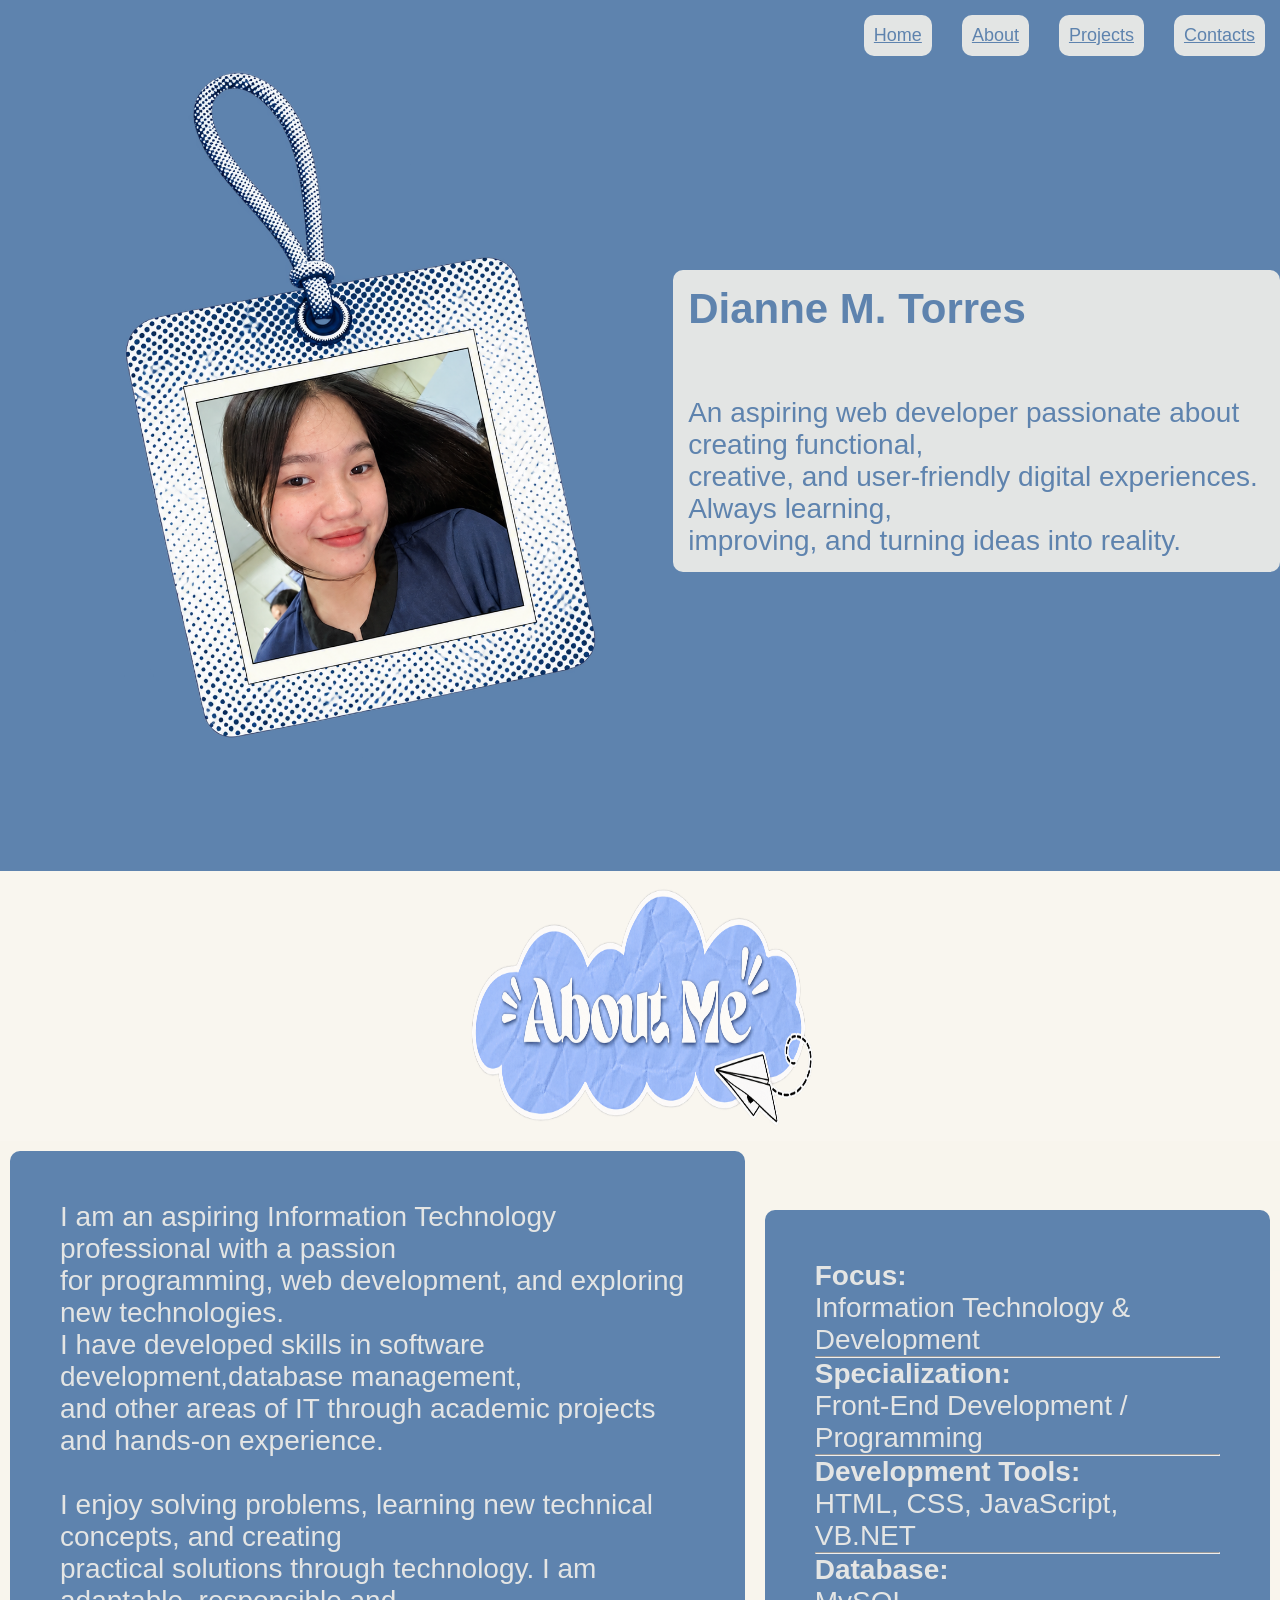
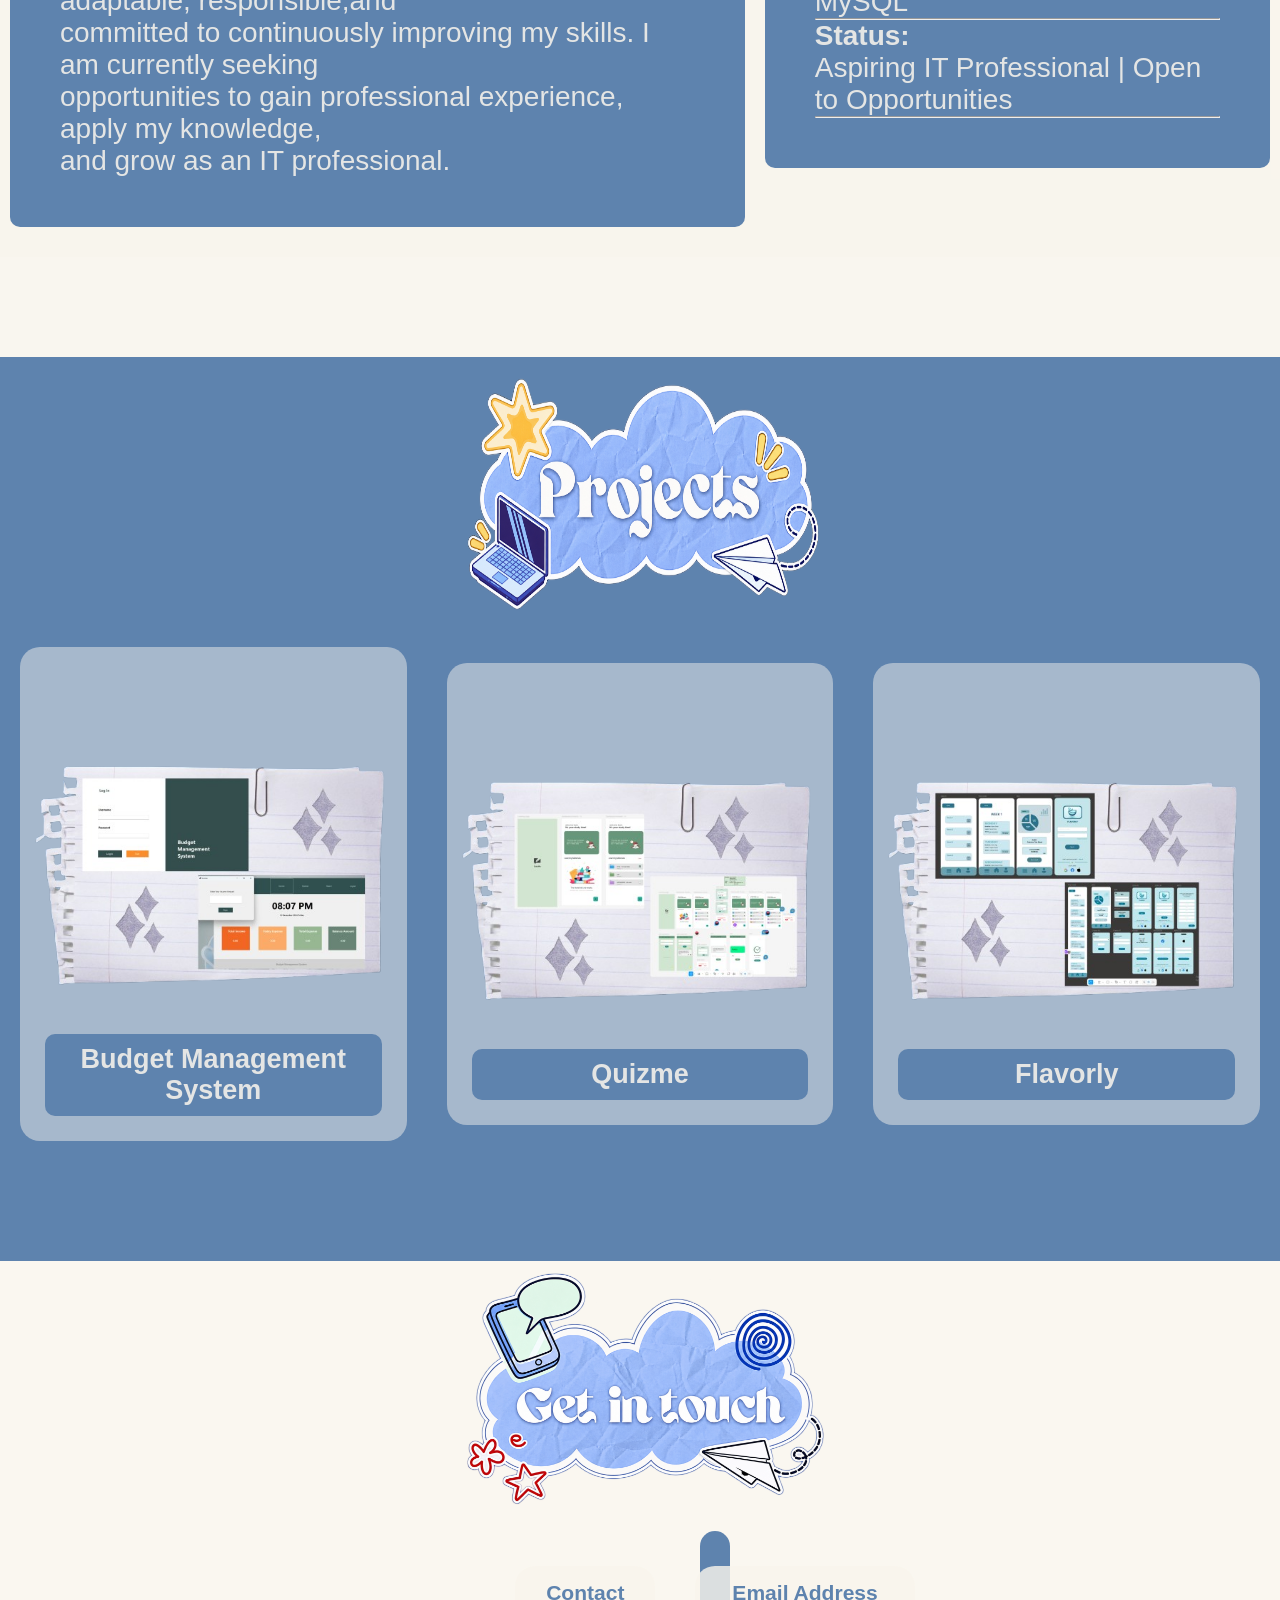
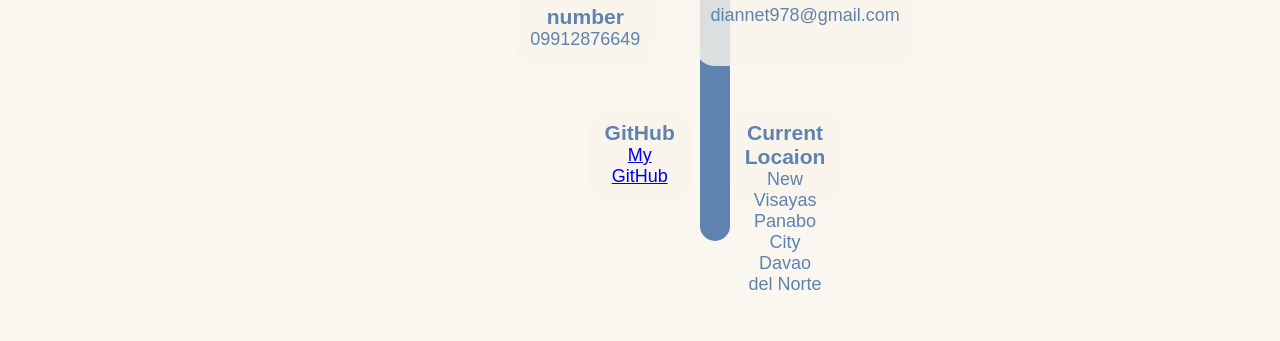
==== MyPortfolio/index.html @ 3137d868 "Add files via upload" ====
<!DOCTYPE html>
<html lang="en">

<head>
    <meta charset="UTF-8">
    <meta name="viewport" content="width=device-width, initial-scale=1.0">
    <title>Login</title>
    <link rel="stylesheet" href="mystyle.css">
</head>

<body>

<main>
        <nav>
            <a href="#hme" >Home</a>
            <a href="#about" >About</a>
            <a href="#projects" >Projects</a>
            <a href="#Contact">Contacts</a>
            
        </nav>
    
       <section class="home" id="hme">
        <img src="photos/selpi.png" alt="selpi" class="selpi">
        <div class="myDesc">
            <p><h1>Dianne M. Torres</h1><br> 
            <br>An aspiring web developer passionate about creating functional, <br>
            creative, and user-friendly digital experiences. Always learning, <br>
            improving, and turning ideas into reality.</p>
        </div>
       </section>
       
       <section class="abtm" id="about">
        <div class="abtCloud"><img src="photos/About Me Cloud Sticker.png" alt="about me" class="Cloud"></div>
        <div class="myChar">
            
           <div class="me">
            <p class="label1"></p>
            <p>I am an aspiring Information Technology professional with a passion <br>
               for programming, web development, and exploring new technologies. <br>
               I have developed skills in software development,database management, <br>
               and other areas of IT through academic projects and hands-on experience. <br> <br>

              I enjoy solving problems, learning new technical concepts, and creating <br>
              practical solutions through technology. I am adaptable, responsible,and <br>
              committed to continuously improving my skills. I am currently seeking <br>
              opportunities to gain professional experience, apply my knowledge, <br>
              and grow as an IT professional.
           </div>
              
            <div class="focus">
            <p class="label2"></p>
            <p><h4>Focus:</h4>Information Technology & Development <br> <hr> 
               <h4>Specialization:</h4>Front-End Development / Programming <br><hr>
               <h4>Development Tools:</h4>HTML, CSS, JavaScript, VB.NET <br><hr>
               <h4>Database:</h4>MySQL <br><hr>
               <h4>Status:</h4>Aspiring IT Professional | Open to Opportunities<hr>
            </p>
           </div>     
           </div>
       </section>
       <section class="proj" id="projects">
        <div class="projImg"><img src="photos/projects.png" alt="about me" class="projLabel"></div>
     
        <div class="prototype">
            <div class="proj1"><img src="photos/budgetMan.png" alt=""><p><h2>Budget Management System</h2></p>
            </div>
           <div class="proj2"> <img src="photos/QuizMe.png" alt=""><p><h2>Quizme</h2></p>
            </div>
            <div class="proj3"> <img src="photos/Flavorly.png" alt=""><p><h2>Flavorly</h2></p></div>
        </div>
       </section>
       <section class="Contacts" id="Contact">
          <div class="contactImg"> <img src="photos/contact.png" alt="contact" class="contactLabel"></div>
          <div class="contConatainer0">
          <div class="contConatainer1">
            <div class="CN"><h3>Contact number</h3><p>09912876649</p></div>
            <div class="EA"><h3>Email Address</h3><p>diannet978@gmail.com</p></div>
          </div>
          <div class="contConatainer2">
             <div class="GH"><h3>GitHub</h3> <a href="https://github.com/yanii11">My GitHub</a></div>
             <div class="loc"><h3>Current Locaion</h3><p>New Visayas Panabo City
                Davao del Norte</p></div>
          </div>
        </div>

       </section>

    </main>
    <footer>
        <div></div>
    </footer>

     
</body>
</html>
---- MyPortfolio/mystyle.css ----
* {
    margin: 0;
    padding: 0;
    box-sizing: border-box;
}

body {
    font-family: Arial, sans-serif;
    font-size: 18px;
}
   
nav{
    display: flex;
    justify-content: end;   
    background-color: #5E83AE;
;
    
}
nav a {
    margin: 15px;
    margin-top: 15px;
    color: #5E83AE;
    background-color: #f9f5eddc;
    padding: 10px;
    border-radius: 10px;
    font-size: 18px;
}
.selpi{
    height: 700px;
    width: 700px;
}
.saske{
    width: 400px;
    height: 400px;
    margin-top: 500px;
}
.home{
    display: flex;
    justify-content: center;
    align-items: center;
    background-color: #5E83AE;
    font-size: 28px;
    padding-bottom: 100px;
}
.myDesc, .contConatainer0{
    padding: 15px;
    background-color: #f9f5eddc;
    color: #5E83AE;
    border-radius: 10px;
}
.abtm, .Contacts{
    background-color:#f9f5eddc ;
    padding-bottom: 100px;

}
.abtCloud, .projImg, .contactImg{
    display: flex;
    justify-content: center;
    align-items: center;
}
.Cloud, .projLabel, .contactLabel{
   width: 30vw;
    height:30vh;
}
.myChar{
     display: flex;
    justify-content: center;
    align-items: center;
    background-color: #f9f5eddc;
    font-size: 28px;
   padding-bottom: 20px;
   
}
.me, .focus {
     padding: 50px;
    background-color: #5E83AE;
    color: #f9f5eddc;
    border-radius: 10px;
    font-size: 28px;
    margin: 10px;
}
.proj{
    background-color: #5E83AE;
    padding-bottom: 100px;
    }
    
.prototype, .contConatainer1, .contConatainer2 {
    display: flex;
    justify-content: center;
    align-items: center;
}
.prototype img{
width: 100%;
    max-width: 700px;
    max-height: 700px;
}
.prototype h2 {
    text-align: center;
    background-color:#5E83AE ;
    border-radius: 10px;
    padding: 10px;
    margin: 10px;
    color:#f9f5eddc ;
}
 .proj1, .proj2, .proj3 {
    padding: 15px;
    background-color: #f9f5ed77;
    color: #5E83AE;
    border-radius: 20px;
    margin: 20px;
 }
 .contConatainer0{
    background-color: #5E83AE;
    padding: -100px;
    border-radius: 30px;
    margin-left: 700px;
    margin-right: 700px;
    
    
 }
 .CN, .GH, .loc, .EA{
     padding: 15px;
    background-color: #f9f5edce;
    color: #5E83AE;
    border-radius: 20px;
    margin: 20px;
    height: 100px;
    width: 230px;
    text-align: center;
 }
 footer{
    background-color: #5E83AE;
 }
 .Contacts{
    background-color: #f9f5edce;
    padding-bottom: 100px;
    
 }
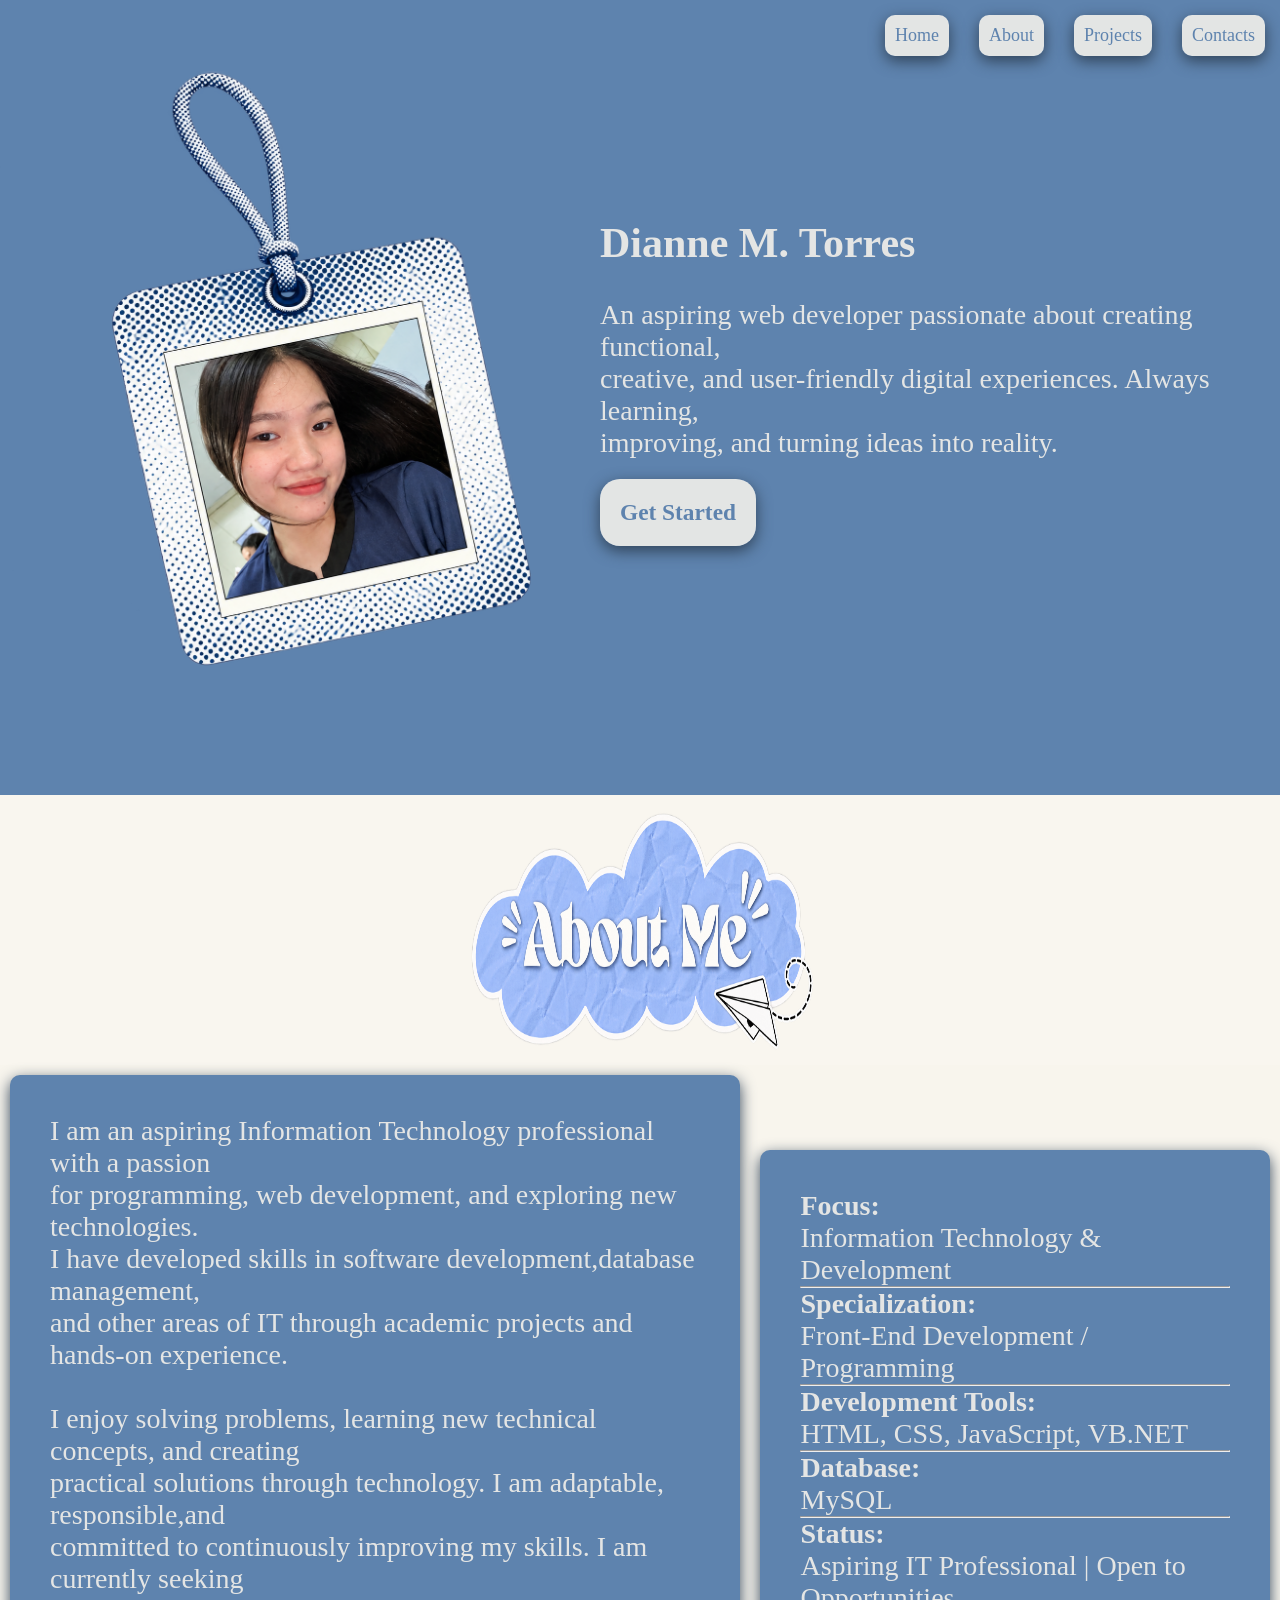
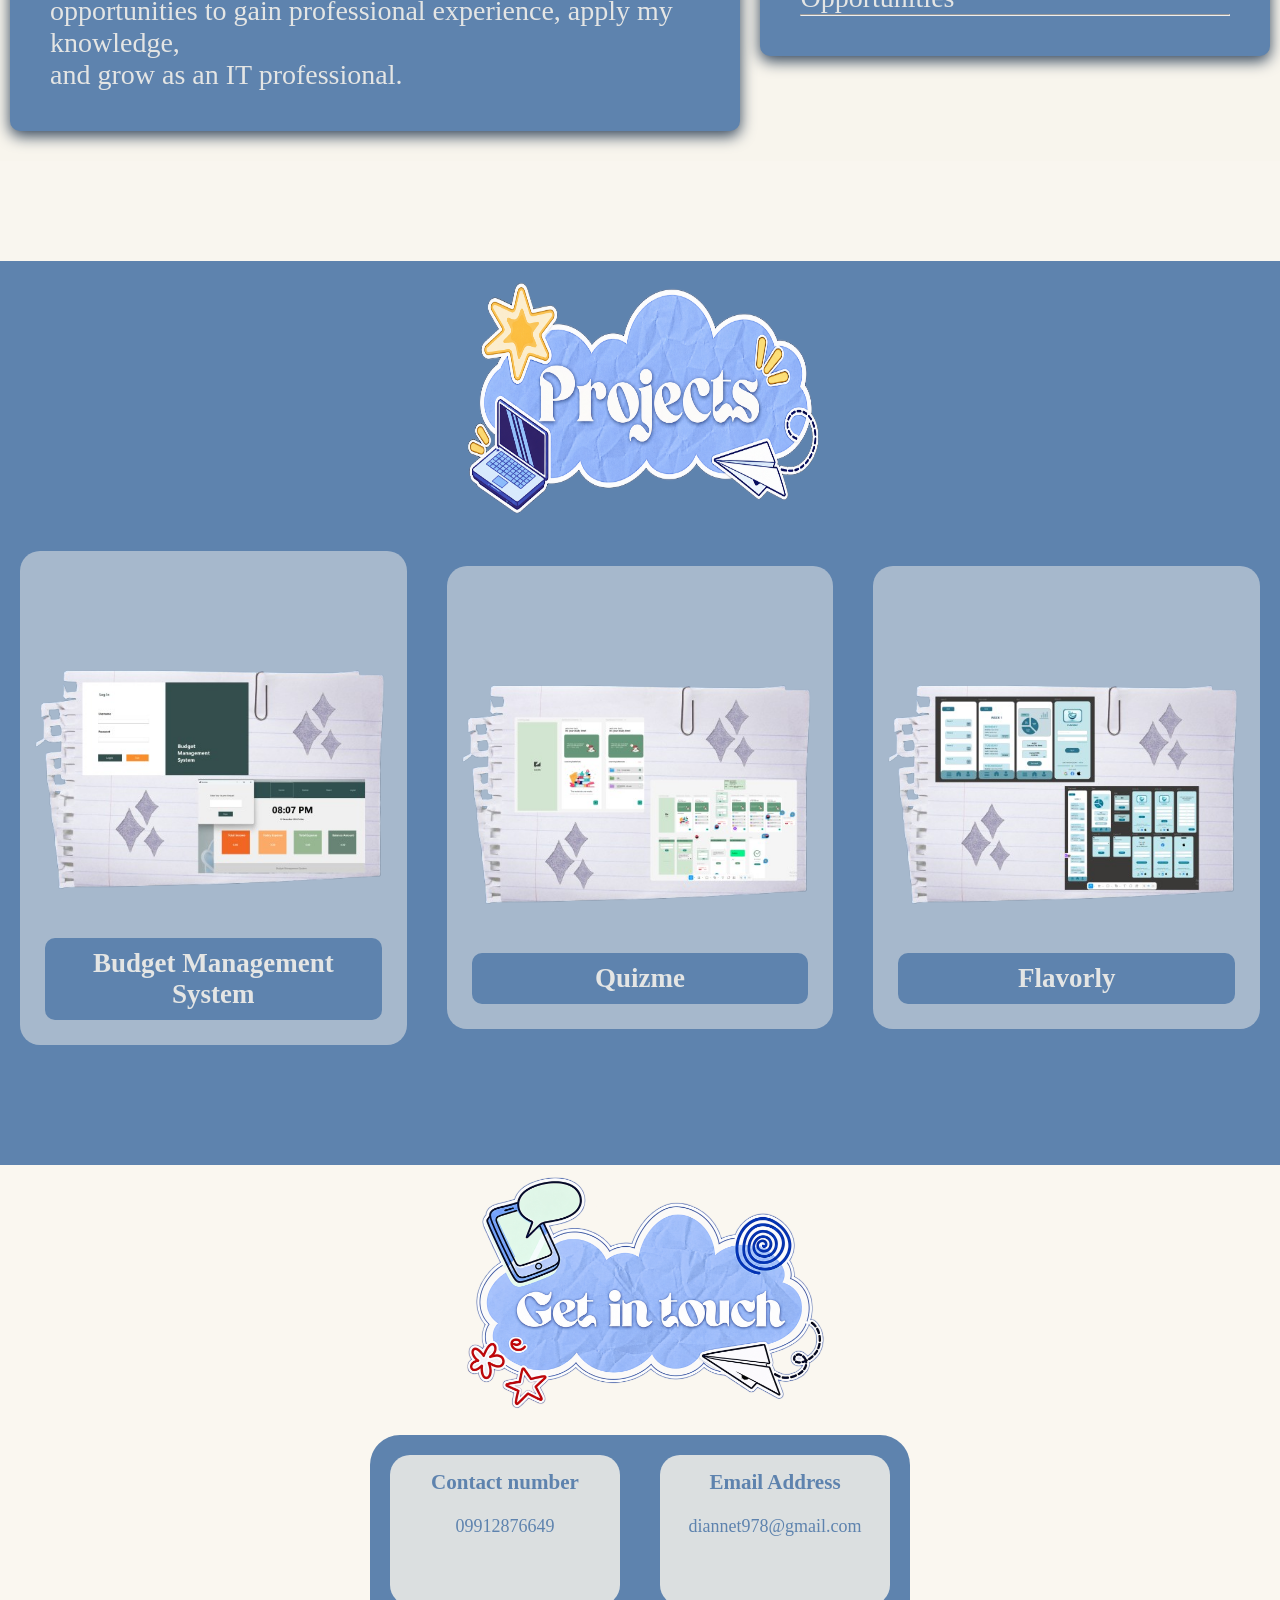
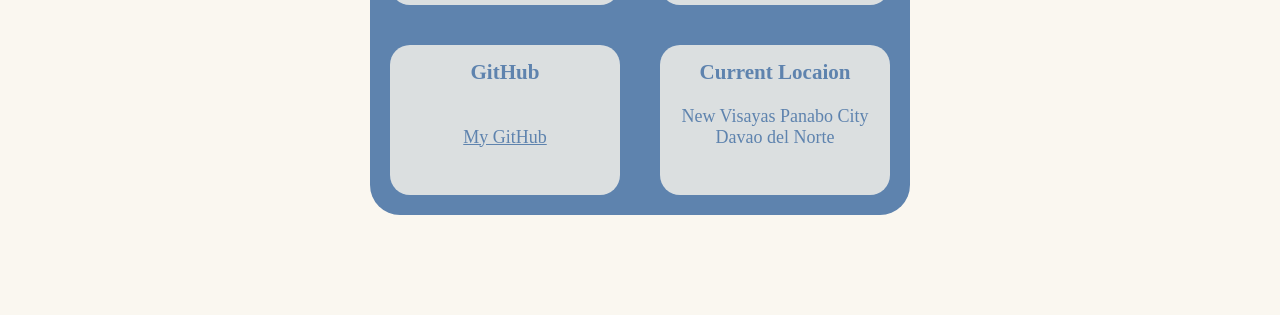
==== commit e8296db1: "Add files via upload" ====
--- a/MyPortfolio/index.html
+++ b/MyPortfolio/index.html
@@ -1,95 +1,128 @@
 <!DOCTYPE html>
 <html lang="en">
 
-<head>
-    <meta charset="UTF-8">
-    <meta name="viewport" content="width=device-width, initial-scale=1.0">
-    <title>Login</title>
-    <link rel="stylesheet" href="mystyle.css">
-</head>
+    <head>
+        <meta charset="UTF-8">
+        <meta name="viewport" content="width=device-width, initial-scale=1.0">
+        <title>Login</title>
+        <link rel="stylesheet" href="mystyle.css">
+    </head>
 
-<body>
+    <body>
 
-<main>
-        <nav>
-            <a href="#hme" >Home</a>
-            <a href="#about" >About</a>
-            <a href="#projects" >Projects</a>
-            <a href="#Contact">Contacts</a>
-            
-        </nav>
-    
-       <section class="home" id="hme">
-        <img src="photos/selpi.png" alt="selpi" class="selpi">
-        <div class="myDesc">
-            <p><h1>Dianne M. Torres</h1><br> 
-            <br>An aspiring web developer passionate about creating functional, <br>
-            creative, and user-friendly digital experiences. Always learning, <br>
-            improving, and turning ideas into reality.</p>
-        </div>
-       </section>
-       
-       <section class="abtm" id="about">
-        <div class="abtCloud"><img src="photos/About Me Cloud Sticker.png" alt="about me" class="Cloud"></div>
-        <div class="myChar">
-            
-           <div class="me">
-            <p class="label1"></p>
-            <p>I am an aspiring Information Technology professional with a passion <br>
-               for programming, web development, and exploring new technologies. <br>
-               I have developed skills in software development,database management, <br>
-               and other areas of IT through academic projects and hands-on experience. <br> <br>
+        <main>
+            <nav>
+                <a href="#hme">Home</a>
+                <a href="#about">About</a>
+                <a href="#projects">Projects</a>
+                <a href="#Contact">Contacts</a>
 
-              I enjoy solving problems, learning new technical concepts, and creating <br>
-              practical solutions through technology. I am adaptable, responsible,and <br>
-              committed to continuously improving my skills. I am currently seeking <br>
-              opportunities to gain professional experience, apply my knowledge, <br>
-              and grow as an IT professional.
-           </div>
-              
-            <div class="focus">
-            <p class="label2"></p>
-            <p><h4>Focus:</h4>Information Technology & Development <br> <hr> 
-               <h4>Specialization:</h4>Front-End Development / Programming <br><hr>
-               <h4>Development Tools:</h4>HTML, CSS, JavaScript, VB.NET <br><hr>
-               <h4>Database:</h4>MySQL <br><hr>
-               <h4>Status:</h4>Aspiring IT Professional | Open to Opportunities<hr>
-            </p>
-           </div>     
-           </div>
-       </section>
-       <section class="proj" id="projects">
-        <div class="projImg"><img src="photos/projects.png" alt="about me" class="projLabel"></div>
-     
-        <div class="prototype">
-            <div class="proj1"><img src="photos/budgetMan.png" alt=""><p><h2>Budget Management System</h2></p>
-            </div>
-           <div class="proj2"> <img src="photos/QuizMe.png" alt=""><p><h2>Quizme</h2></p>
-            </div>
-            <div class="proj3"> <img src="photos/Flavorly.png" alt=""><p><h2>Flavorly</h2></p></div>
-        </div>
-       </section>
-       <section class="Contacts" id="Contact">
-          <div class="contactImg"> <img src="photos/contact.png" alt="contact" class="contactLabel"></div>
-          <div class="contConatainer0">
-          <div class="contConatainer1">
-            <div class="CN"><h3>Contact number</h3><p>09912876649</p></div>
-            <div class="EA"><h3>Email Address</h3><p>diannet978@gmail.com</p></div>
-          </div>
-          <div class="contConatainer2">
-             <div class="GH"><h3>GitHub</h3> <a href="https://github.com/yanii11">My GitHub</a></div>
-             <div class="loc"><h3>Current Locaion</h3><p>New Visayas Panabo City
-                Davao del Norte</p></div>
-          </div>
-        </div>
+            </nav>
 
-       </section>
+            <section class="home" id="hme">
+                <img src="photos/selpi.png" alt="selpi" class="selpi">
+                <div>
+                    <h1>Dianne M. Torres</h1><br>
 
-    </main>
-    <footer>
-        <div></div>
-    </footer>
+                    <p>An aspiring web developer passionate about creating
+                        functional, <br>
+                        creative, and user-friendly digital experiences. Always
+                        learning, <br>
+                        improving, and turning ideas into reality.</p>
 
-     
-</body>
+                    <div class="btn">
+
+                        <a href="#Contact"> Get Started</a></div>
+                </div>
+
+            </section>
+
+            <section class="abtm" id="about">
+                <div class="abtCloud"><img
+                        src="photos/About Me Cloud Sticker.png" alt="about me"
+                        class="Cloud"></div>
+                <div class="myChar">
+
+                    <div class="me">
+                        <p class="label1"></p>
+                        <p>I am an aspiring Information Technology professional
+                            with a passion <br>
+                            for programming, web development, and exploring new
+                            technologies. <br>
+                            I have developed skills in software
+                            development,database management, <br>
+                            and other areas of IT through academic projects and
+                            hands-on experience. <br> <br>
+
+                            I enjoy solving problems, learning new technical
+                            concepts, and creating <br>
+                            practical solutions through technology. I am
+                            adaptable, responsible,and <br>
+                            committed to continuously improving my skills. I am
+                            currently seeking <br>
+                            opportunities to gain professional experience, apply
+                            my knowledge, <br>
+                            and grow as an IT professional.
+                        </div>
+
+                        <div class="focus">
+                            <p class="label2"></p>
+                            <p><h4>Focus:</h4>Information Technology &
+                                Development <br> <hr>
+                                <h4>Specialization:</h4>Front-End Development /
+                                Programming <br><hr>
+                                <h4>Development Tools:</h4>HTML, CSS,
+                                JavaScript, VB.NET <br><hr>
+                                <h4>Database:</h4>MySQL <br><hr>
+                                <h4>Status:</h4>Aspiring IT Professional | Open
+                                to Opportunities<hr>
+                            </p>
+                        </div>
+                    </div>
+                </section>
+                <section class="proj" id="projects">
+                    <div class="projImg"><img src="photos/projects.png"
+                            alt="about me" class="projLabel"></div>
+
+                    <div class="prototype">
+                        <div class="proj1"><img src="photos/budgetMan.png"
+                                alt><p><h2>Budget Management System</h2></p>
+                        </div>
+                        <div class="proj2"> <img src="photos/QuizMe.png"
+                                alt><p><h2>Quizme</h2></p>
+                        </div>
+                        <div class="proj3"> <img src="photos/Flavorly.png"
+                                alt><p><h2>Flavorly</h2></p></div>
+                    </div>
+                </section>
+                <section class="Contacts" id="Contact">
+                    <div class="contactImg"> <img src="photos/contact.png"
+                            alt="contact" class="contactLabel"></div>
+                    <div style="display: flex; justify-content: center;">
+                        <div class="contConatainer0">
+                            <div class="contConatainer1">
+                                <div class="CN"><h3>Contact
+                                        number</h3><br><p>09912876649</p></div>
+                                <div class="EA"><h3>Email
+                                        Address</h3><br><p>diannet978@gmail.com</p></div>
+                            </div>
+                            <div class="contConatainer2">
+                                <div class="GH"><h3>GitHub</h3> <br></br><a
+                                    href="https://github.com/yanii11">My
+                                    GitHub</a></div>
+                            <div class="loc"><h3>Current Locaion</h3><br><p>New
+                                    Visayas Panabo City
+                                    Davao del Norte</p></div>
+                        </div>
+                    </div>
+                </div>
+
+            </section>
+
+        </main>
+        <footer>
+            <div></div>
+        </footer>
+
+    </body>
 </html>
--- a/MyPortfolio/mystyle.css
+++ b/MyPortfolio/mystyle.css
@@ -1,140 +1,200 @@
 * {
-    margin: 0;
-    padding: 0;
-    box-sizing: border-box;
+  margin: 0;
+  padding: 0;
+  box-sizing: border-box;
 }
 
 body {
-    font-family: Arial, sans-serif;
-    font-size: 18px;
-}
-   
-nav{
-    display: flex;
-    justify-content: end;   
-    background-color: #5E83AE;
-;
-    
+  font-family: cursive;
+  font-size: 18px;
+}
+
+nav {
+  display: flex;
+  justify-content: end;
+  background-color: #5e83ae;
 }
 nav a {
-    margin: 15px;
-    margin-top: 15px;
-    color: #5E83AE;
-    background-color: #f9f5eddc;
-    padding: 10px;
-    border-radius: 10px;
-    font-size: 18px;
-}
-.selpi{
-    height: 700px;
-    width: 700px;
-}
-.saske{
-    width: 400px;
-    height: 400px;
-    margin-top: 500px;
-}
-.home{
-    display: flex;
-    justify-content: center;
-    align-items: center;
-    background-color: #5E83AE;
-    font-size: 28px;
-    padding-bottom: 100px;
-}
-.myDesc, .contConatainer0{
-    padding: 15px;
-    background-color: #f9f5eddc;
-    color: #5E83AE;
-    border-radius: 10px;
-}
-.abtm, .Contacts{
-    background-color:#f9f5eddc ;
-    padding-bottom: 100px;
-
-}
-.abtCloud, .projImg, .contactImg{
-    display: flex;
-    justify-content: center;
-    align-items: center;
-}
-.Cloud, .projLabel, .contactLabel{
-   width: 30vw;
-    height:30vh;
-}
-.myChar{
-     display: flex;
-    justify-content: center;
-    align-items: center;
-    background-color: #f9f5eddc;
-    font-size: 28px;
-   padding-bottom: 20px;
-   
-}
-.me, .focus {
-     padding: 50px;
-    background-color: #5E83AE;
-    color: #f9f5eddc;
-    border-radius: 10px;
-    font-size: 28px;
-    margin: 10px;
-}
-.proj{
-    background-color: #5E83AE;
-    padding-bottom: 100px;
-    }
-    
-.prototype, .contConatainer1, .contConatainer2 {
-    display: flex;
-    justify-content: center;
-    align-items: center;
-}
-.prototype img{
-width: 100%;
-    max-width: 700px;
-    max-height: 700px;
+  text-decoration: none;
+  margin: 15px;
+  margin-top: 15px;
+  color: #5e83ae;
+  background-color: #f9f5eddc;
+  padding: 10px;
+  border-radius: 10px;
+  font-size: 18px;
+  box-shadow: 0 5px 15px #304359;
+}
+.selpi {
+  height: auto;
+  width: 600px;
+}
+
+.home {
+  display: flex;
+  justify-content: center;
+  align-items: center;
+  background-color: #5e83ae;
+  font-size: 28px;
+  padding-bottom: 100px;
+}
+.home h1,
+p {
+  color: #f9f5eddc;
+}
+
+.btn {
+  text-decoration: none;
+  margin-top: 20px;
+  width: fit-content;
+  padding: 20px;
+  background-color: #f9f5eddc;
+  color: #5e83ae;
+  font-size: smaller;
+  font-weight: bold;
+  border-radius: 20px;
+  box-shadow: 0 5px 15px #304359;
+}
+.btn a {
+  text-decoration: none;
+}
+a:hover,
+.btn:hover {
+  padding: 18px;
+  transition: 0.1s;
+}
+
+.home a {
+  color: #5e83ae;
+}
+/*ABOUT ME*/
+.abtm,
+.Contacts {
+  background-color: #f9f5eddc;
+  padding-bottom: 100px;
+}
+.abtCloud,
+.projImg,
+.contactImg {
+  display: flex;
+  justify-content: center;
+  align-items: center;
+}
+.Cloud,
+.projLabel,
+.contactLabel {
+  width: 30vw;
+  height: 30vh;
+}
+.myChar {
+  display: flex;
+  justify-content: center;
+  align-items: center;
+  background-color: #f9f5eddc;
+  font-size: 28px;
+  padding-bottom: 20px;
+}
+
+.me,
+.focus {
+  padding: 40px;
+  background-color: #5e83ae;
+  color: #f9f5eddc;
+  border-radius: 10px;
+  font-size: 28px;
+  margin: 10px;
+  box-shadow: 0 5px 15px #304359;
+}
+.me:hover,
+.focus:hover {
+  padding: 60px;
+  transition: 0.1s;
+}
+/*PROJECT*/
+.proj {
+  background-color: #5e83ae;
+  padding-bottom: 100px;
+}
+
+.prototype,
+.contConatainer1,
+.contConatainer2 {
+  display: flex;
+  justify-content: center;
+  align-items: center;
+}
+.prototype img {
+  width: 100%;
+  max-width: 700px;
+  max-height: 700px;
+  
 }
 .prototype h2 {
-    text-align: center;
-    background-color:#5E83AE ;
-    border-radius: 10px;
-    padding: 10px;
-    margin: 10px;
-    color:#f9f5eddc ;
-}
- .proj1, .proj2, .proj3 {
-    padding: 15px;
-    background-color: #f9f5ed77;
-    color: #5E83AE;
-    border-radius: 20px;
-    margin: 20px;
- }
- .contConatainer0{
-    background-color: #5E83AE;
-    padding: -100px;
-    border-radius: 30px;
-    margin-left: 700px;
-    margin-right: 700px;
-    
-    
- }
- .CN, .GH, .loc, .EA{
-     padding: 15px;
-    background-color: #f9f5edce;
-    color: #5E83AE;
-    border-radius: 20px;
-    margin: 20px;
-    height: 100px;
-    width: 230px;
-    text-align: center;
- }
- footer{
-    background-color: #5E83AE;
- }
- .Contacts{
-    background-color: #f9f5edce;
-    padding-bottom: 100px;
-    
- }
-
-    +  text-align: center;
+  background-color: #5e83ae;
+  border-radius: 10px;
+  padding: 10px;
+  margin: 10px;
+  color: #f9f5eddc;
+}
+.proj1,
+.proj2,
+.proj3 {
+  padding: 15px;
+  background-color: #f9f5ed77;
+  color: #5e83ae;
+  border-radius: 20px;
+  margin: 20px;
+ 
+}
+.proj1:hover,
+.proj2:hover,
+.proj3:hover {
+  padding: 30px;
+  transition: 0.1s;
+   box-shadow: 0 5px 15px #304359;
+}
+.contConatainer0 {
+  background-color: #5e83ae;
+  border-radius: 30px;
+  width: min-content;
+  
+}
+.contConatainer0:hover {
+  padding: 30px;
+  transition: 0.1s;
+   box-shadow: 0 5px 15px #304359;
+}
+
+.CN,
+.GH,
+.loc,
+.EA {
+  padding: 15px;
+  background-color: #f9f5edce;
+  color: #5e83ae;
+  border-radius: 20px;
+  margin: 20px;
+  height: 150px;
+  width: 230px;
+  text-align: center;
+
+}
+.CN:hover,
+.GH:hover,
+.loc:hover,
+.EA:hover{
+  background-color: white;
+  transition: 0.1s;
+  box-shadow: 0 5px 15px #304359;
+} 
+.Contacts p {
+  color: #5e83ae;
+}
+.Contacts a {
+  color: #5e83ae;
+}
+.Contacts {
+  background-color: #f9f5edce;
+  padding-bottom: 100px;
+}
